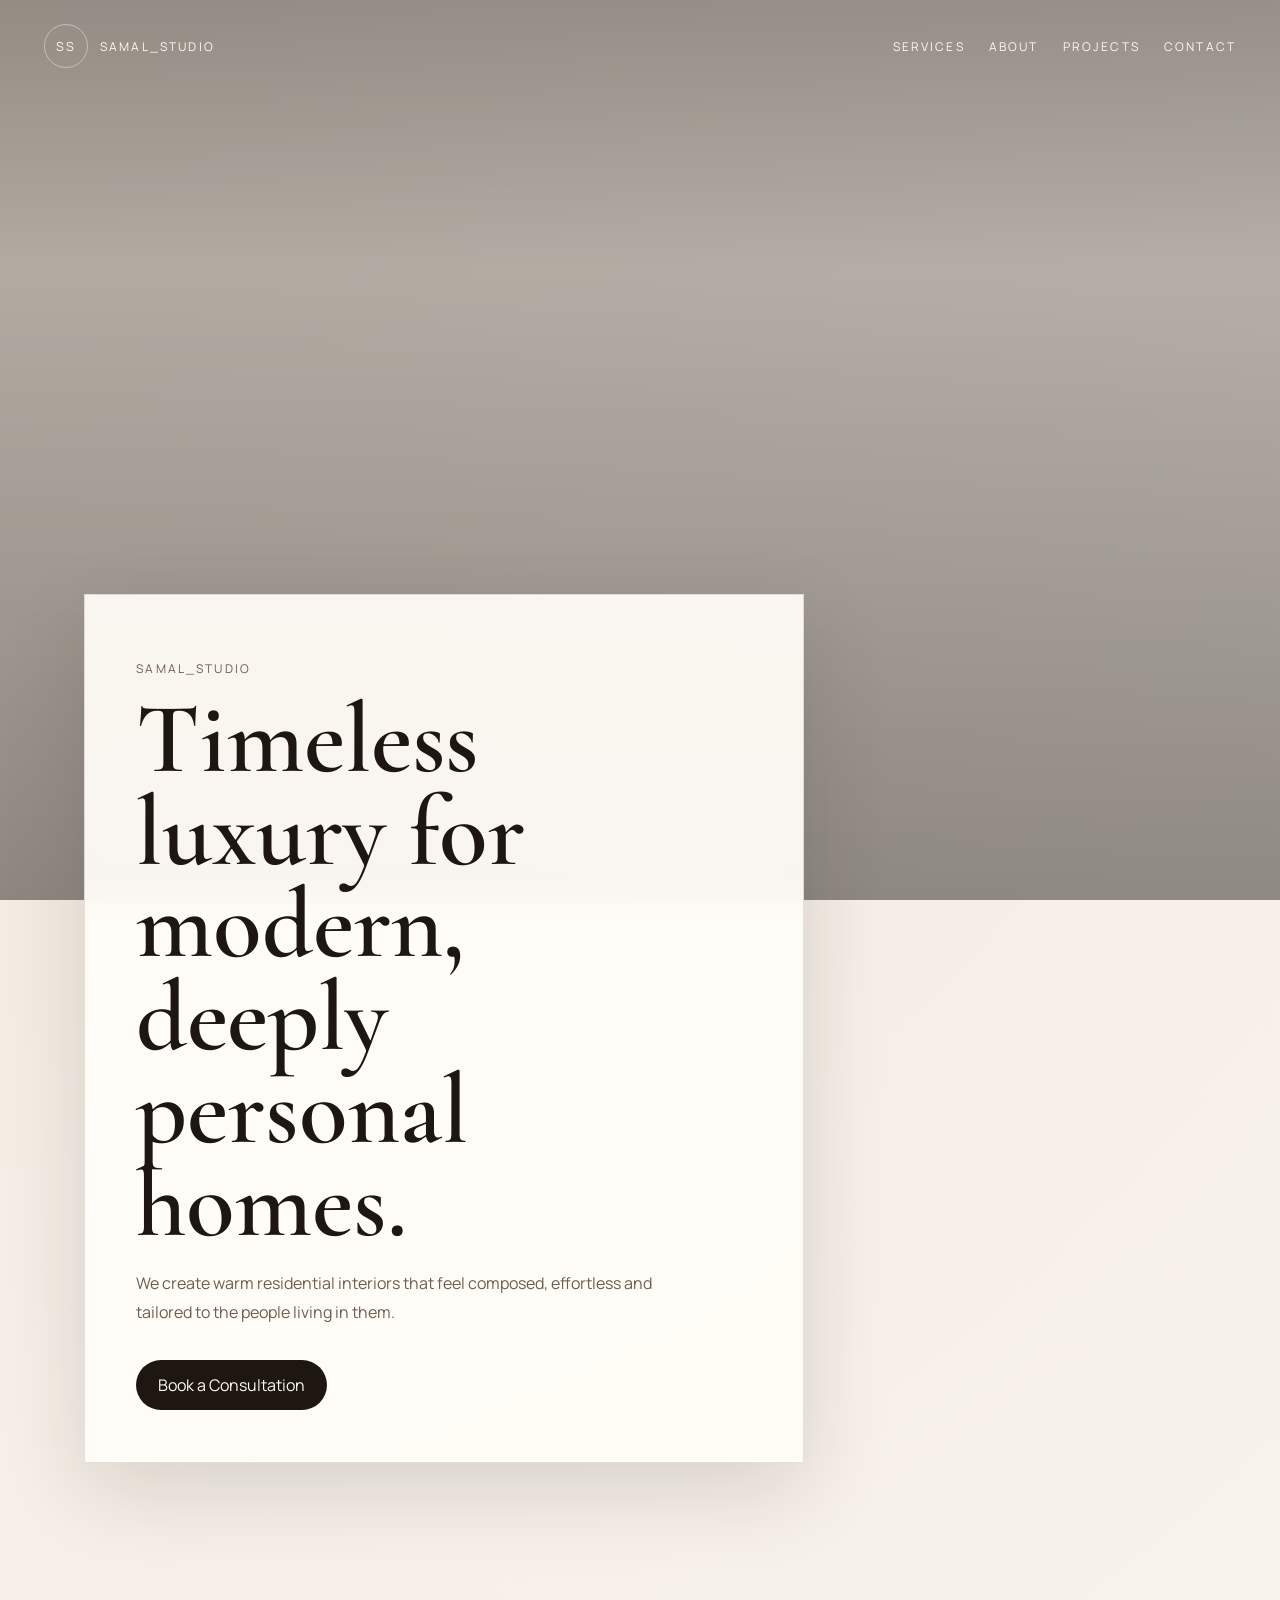
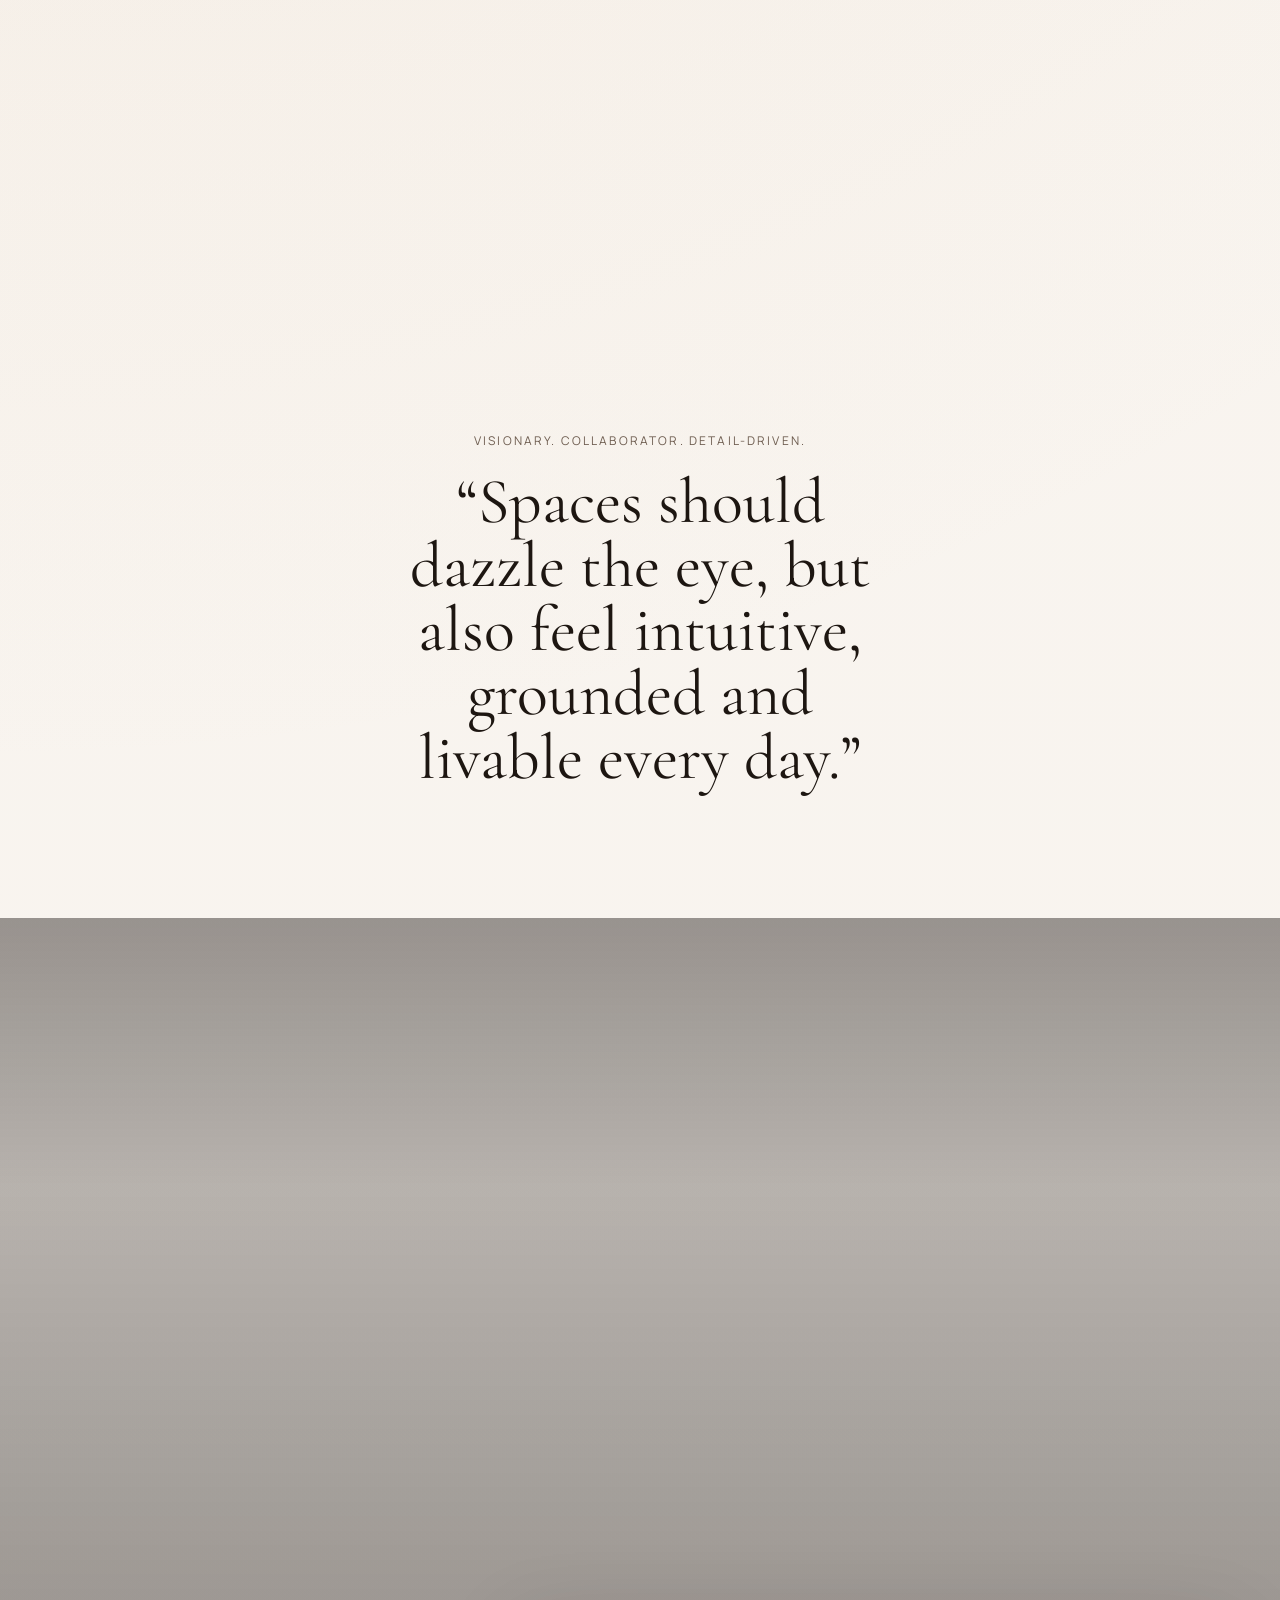
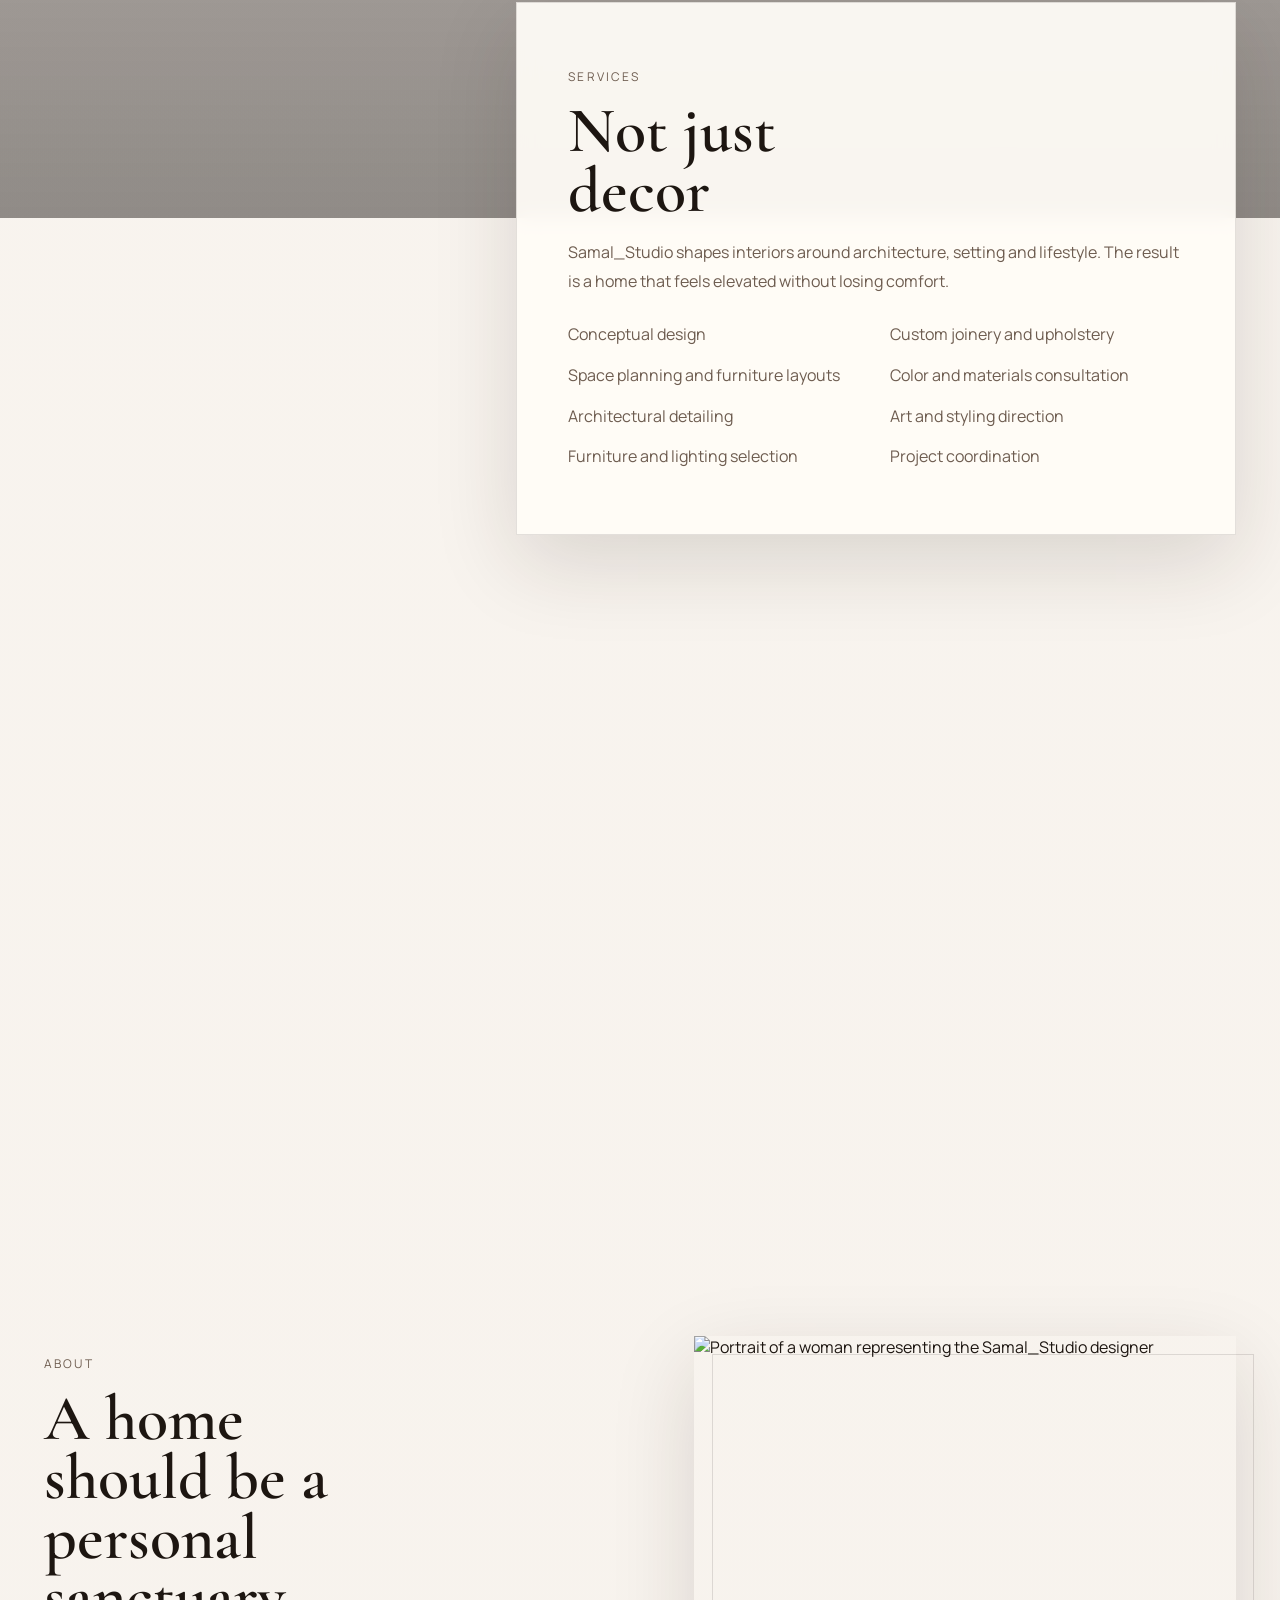
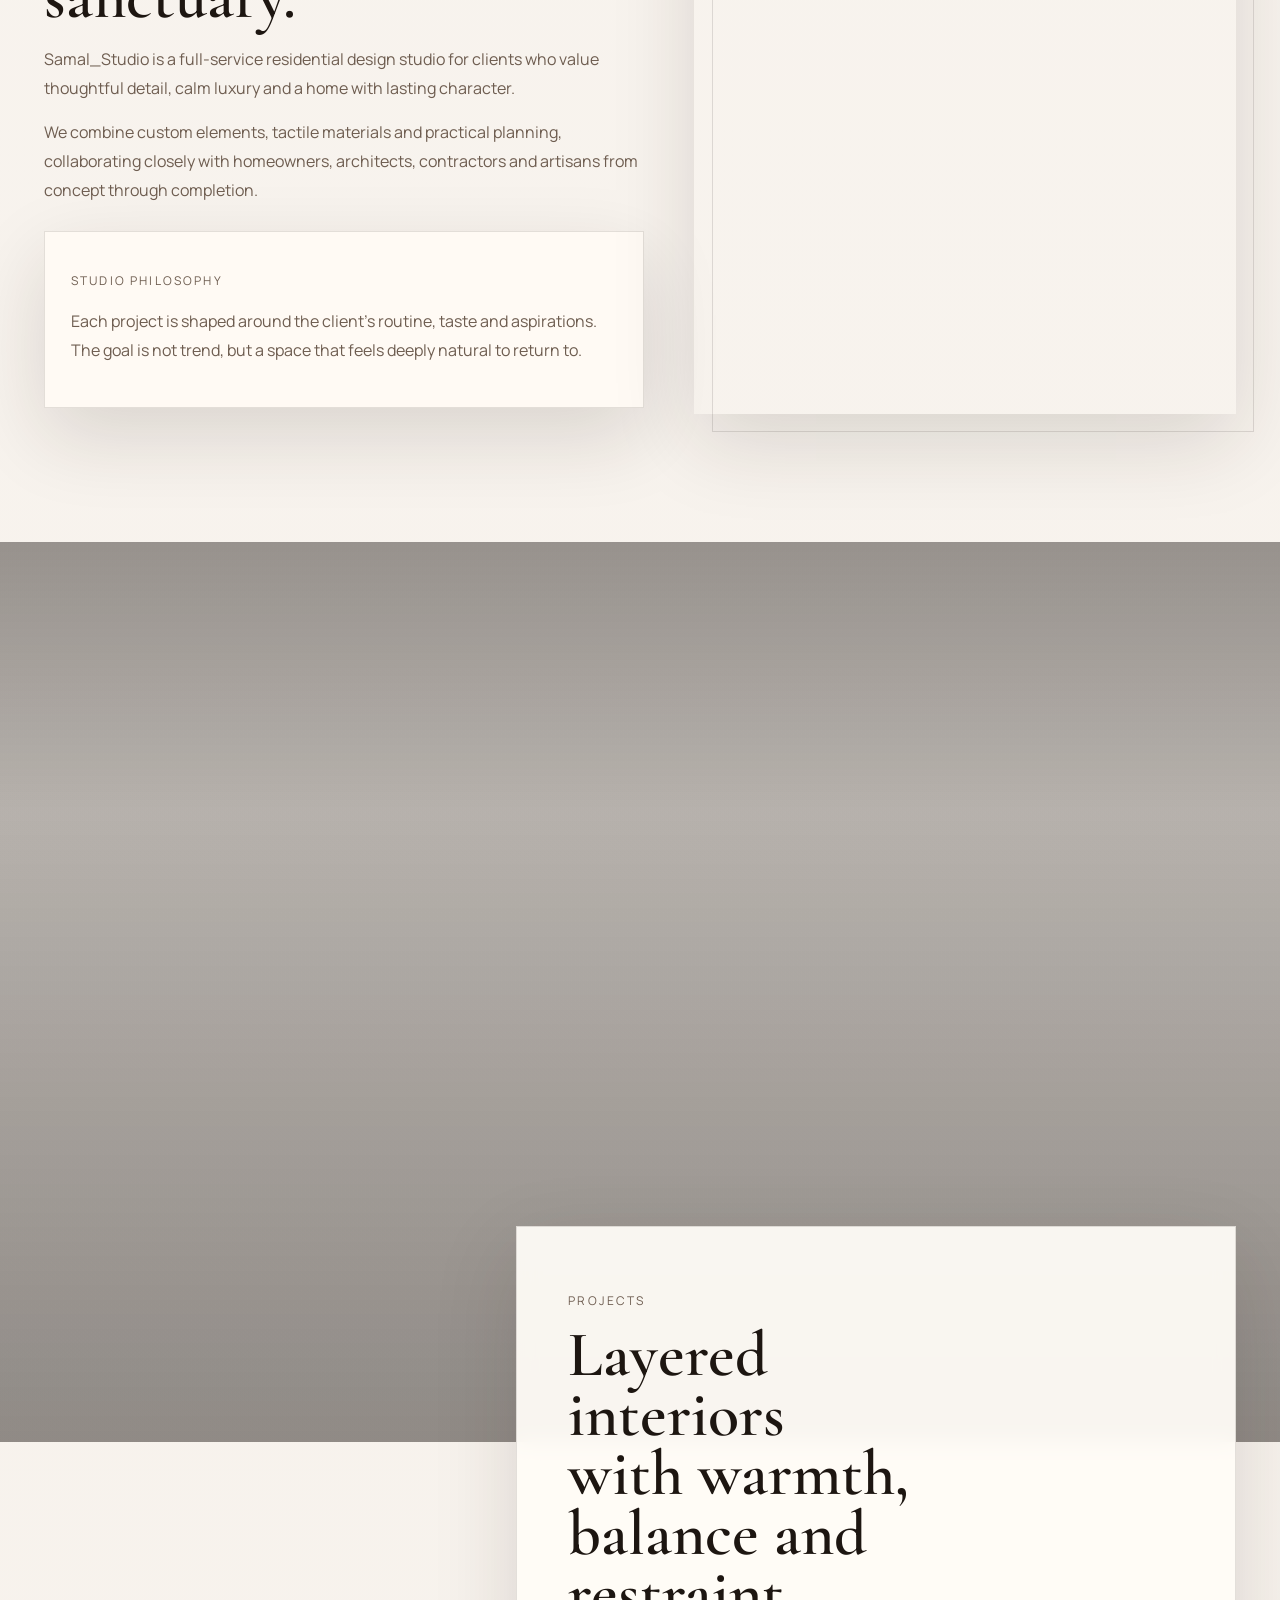
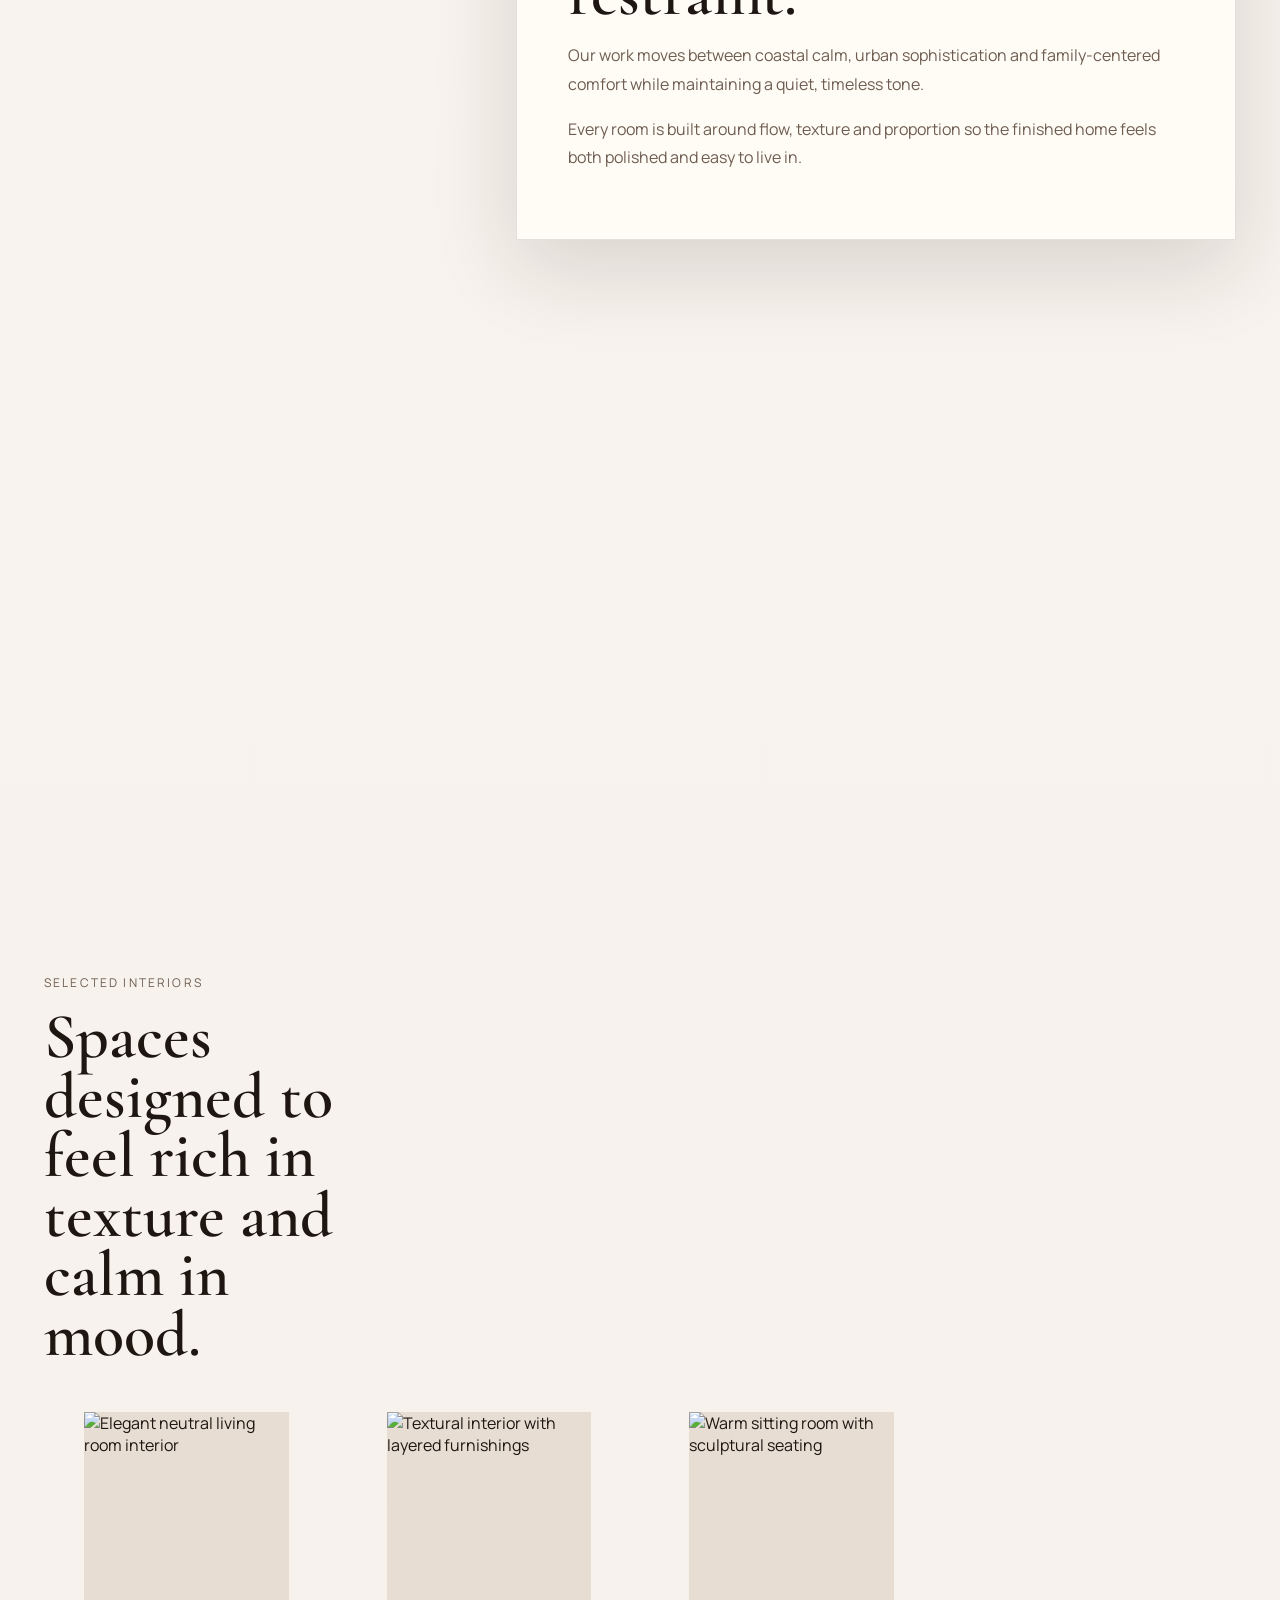
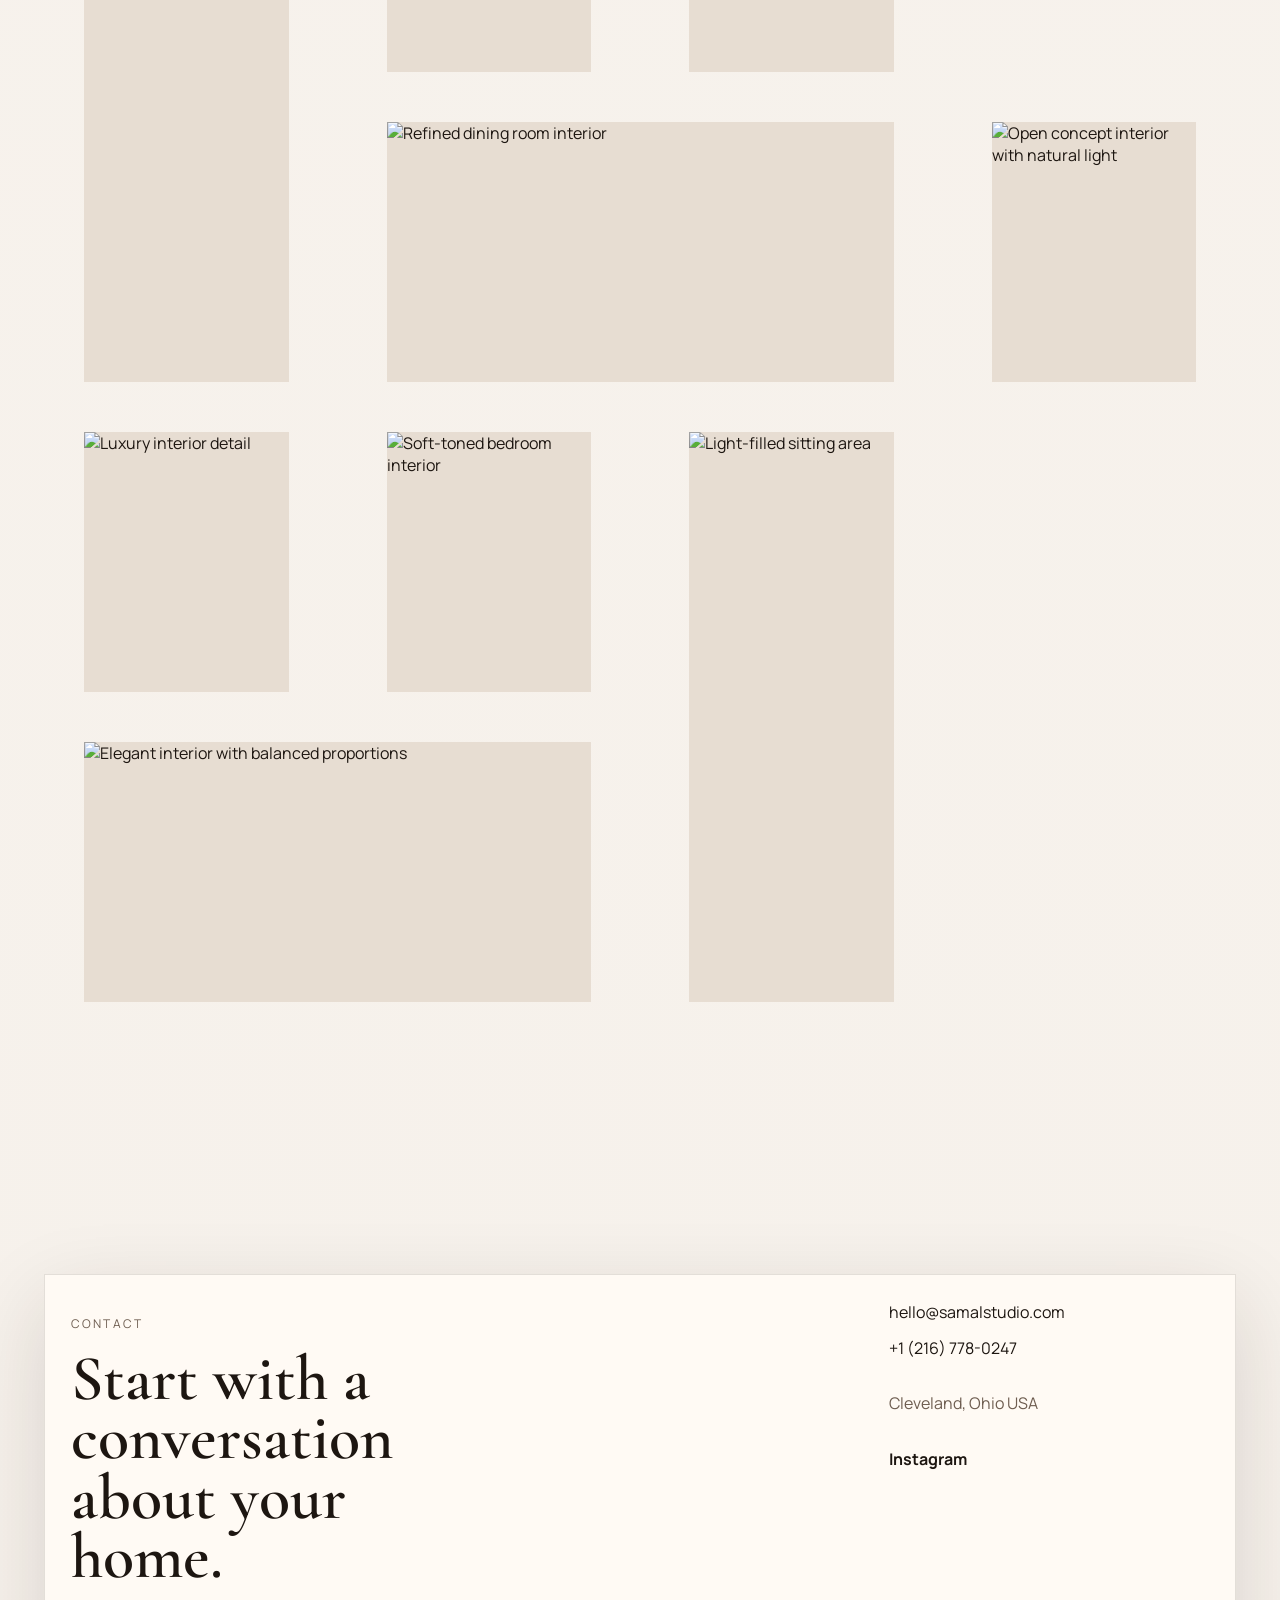
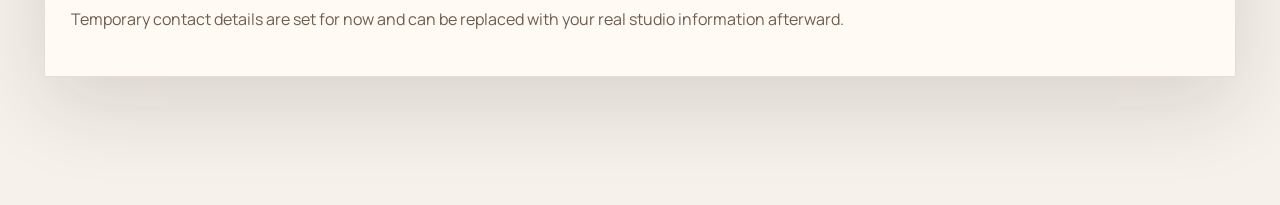
==== Samal/index.html @ 927ef9d4 "Rahims site" ====
<!DOCTYPE html>
<html lang="en">
  <head>
    <meta charset="UTF-8" />
    <meta name="viewport" content="width=device-width, initial-scale=1.0" />
    <title>Samal_Studio</title>
    <meta
      name="description"
      content="Samal_Studio is a boutique interior design studio focused on timeless, layered homes."
    />
    <link rel="preconnect" href="https://fonts.googleapis.com" />
    <link rel="preconnect" href="https://fonts.gstatic.com" crossorigin />
    <link
      href="https://fonts.googleapis.com/css2?family=Cormorant+Garamond:wght@400;500;600;700&family=Manrope:wght@400;500;600;700&display=swap"
      rel="stylesheet"
    />
    <link rel="stylesheet" href="styles.css" />
  </head>
  <body>
    <header class="site-header">
      <a class="brand" href="#top">
        <span class="brand-mark">SS</span>
        <span class="brand-text">Samal_Studio</span>
      </a>
      <nav class="site-nav">
        <a href="#services">Services</a>
        <a href="#about">About</a>
        <a href="#projects">Projects</a>
        <a href="#contact">Contact</a>
      </nav>
    </header>

    <main id="top">
      <section class="story-block hero-block">
        <div class="sticky-photo photo-hero" aria-hidden="true"></div>
        <div class="panel-shell hero-shell">
          <article class="info-panel hero-panel">
            <p class="eyebrow">Samal_Studio</p>
            <h1>Timeless luxury for modern, deeply personal homes.</h1>
            <p class="lead">
              We create warm residential interiors that feel composed,
              effortless and tailored to the people living in them.
            </p>
            <a class="button" href="#contact">Book a Consultation</a>
          </article>
        </div>
      </section>

      <section class="quote-band">
        <p class="eyebrow">Visionary. Collaborator. Detail-Driven.</p>
        <blockquote>
          “Spaces should dazzle the eye, but also feel intuitive, grounded and
          livable every day.”
        </blockquote>
      </section>

      <section class="story-block" id="services">
        <div class="sticky-photo photo-services" aria-hidden="true"></div>
        <div class="panel-shell">
          <article class="info-panel services-panel">
            <p class="eyebrow">Services</p>
            <h2>Not just decor</h2>
            <p>
              Samal_Studio shapes interiors around architecture, setting and
              lifestyle. The result is a home that feels elevated without
              losing comfort.
            </p>
            <ul class="service-list">
              <li>Conceptual design</li>
              <li>Space planning and furniture layouts</li>
              <li>Architectural detailing</li>
              <li>Furniture and lighting selection</li>
              <li>Custom joinery and upholstery</li>
              <li>Color and materials consultation</li>
              <li>Art and styling direction</li>
              <li>Project coordination</li>
            </ul>
          </article>
        </div>
      </section>

      <section class="designer-section" id="about">
        <div class="designer-copy">
          <p class="eyebrow">About</p>
          <h2>A home should be a personal sanctuary.</h2>
          <p>
            Samal_Studio is a full-service residential design studio for clients
            who value thoughtful detail, calm luxury and a home with lasting
            character.
          </p>
          <p>
            We combine custom elements, tactile materials and practical
            planning, collaborating closely with homeowners, architects,
            contractors and artisans from concept through completion.
          </p>
          <div class="philosophy-card">
            <p class="eyebrow">Studio Philosophy</p>
            <p>
              Each project is shaped around the client’s routine, taste and
              aspirations. The goal is not trend, but a space that feels deeply
              natural to return to.
            </p>
          </div>
        </div>
        <div class="designer-portrait-wrap">
          <img
            class="designer-portrait"
            src="images/Nurjamal.png"
            alt="Portrait of a woman representing the Samal_Studio designer"
          />
        </div>
      </section>

      <section class="story-block">
        <div class="sticky-photo photo-projects" aria-hidden="true"></div>
        <div class="panel-shell">
          <article class="info-panel project-panel">
            <p class="eyebrow">Projects</p>
            <h2>Layered interiors with warmth, balance and restraint.</h2>
            <p>
              Our work moves between coastal calm, urban sophistication and
              family-centered comfort while maintaining a quiet, timeless tone.
            </p>
            <p>
              Every room is built around flow, texture and proportion so the
              finished home feels both polished and easy to live in.
            </p>
          </article>
        </div>
      </section>

      <section class="gallery-section" id="projects">
        <div class="gallery-heading">
          <p class="eyebrow">Selected Interiors</p>
          <h2>Spaces designed to feel rich in texture and calm in mood.</h2>
        </div>
        <div class="gallery-grid">
          <figure class="gallery-card tall">
            <img
              src="./images/v1.png"
              alt="Elegant neutral living room interior"
            />
          </figure>
          <figure class="gallery-card">
            <img
              src="images/h1.png"
              alt="Textural interior with layered furnishings"
            />
          </figure>
          <figure class="gallery-card">
            <img
              src="images/h2.png"
              alt="Warm sitting room with sculptural seating"
            />
          </figure>
          <figure class="gallery-card wide">
            <img
              src="images/h5.png"
              alt="Refined dining room interior"
            />
          </figure>
          <figure class="gallery-card">
            <img
              src="images/v2.png"
              alt="Open concept interior with natural light"
            />
          </figure>
          <figure class="gallery-card">
            <img
              src="images/h5.png"
              alt="Luxury interior detail"
            />
          </figure>
          <figure class="gallery-card">
            <img
              src="images/h4.png"
              alt="Soft-toned bedroom interior"
            />
          </figure>
          <figure class="gallery-card tall">
            <img
              src="images/v5.png"
              alt="Light-filled sitting area"
            />
          </figure>
          <figure class="gallery-card wide">
            <img
              src="images/h1.png"
              alt="Elegant interior with balanced proportions"
            />
          </figure>
        </div>
      </section>

      <section class="contact-section" id="contact">
        <div class="contact-card">
          <div>
            <p class="eyebrow">Contact</p>
            <h2>Start with a conversation about your home.</h2>
            <p>
              Temporary contact details are set for now and can be replaced with
              your real studio information afterward.
            </p>
          </div>
          <div class="contact-details">
            <a href="mailto:hello@samalstudio.com">hello@samalstudio.com</a>
            <a href="tel:+12167780247">+1 (216) 778-0247</a>
            <p>Cleveland, Ohio USA</p>
            <a href="https://www.instagram.com/nika_cosmetologist_/" target="_blank" rel="noreferrer">
              <strong>
                Instagram
              </strong>
            </a>
          </div>
        </div>
      </section>
    </main>
  </body>
</html>
---- Samal/styles.css ----
:root {
  --bg: #f6f1eb;
  --paper: rgba(255, 252, 247, 0.94);
  --paper-solid: #fffaf4;
  --text: #1d1611;
  --muted: #6e5d50;
  --line: rgba(29, 22, 17, 0.12);
  --accent: #a46d43;
  --shadow: 0 28px 80px rgba(40, 28, 18, 0.14);
}

* {
  box-sizing: border-box;
}

html {
  scroll-behavior: smooth;
}

body {
  margin: 0;
  font-family: "Manrope", sans-serif;
  color: var(--text);
  background:
    radial-gradient(circle at top left, rgba(214, 183, 149, 0.22), transparent 24%),
    linear-gradient(180deg, #f9f5f0 0%, var(--bg) 100%);
}

img {
  display: block;
  width: 100%;
}

a {
  color: inherit;
  text-decoration: none;
}

.site-header {
  position: fixed;
  inset: 0 0 auto 0;
  z-index: 20;
  display: flex;
  justify-content: space-between;
  align-items: center;
  gap: 24px;
  padding: 24px clamp(18px, 4vw, 44px);
  color: #fff9f2;
  pointer-events: none;
}

.site-header a {
  pointer-events: auto;
}

.brand {
  display: inline-flex;
  align-items: center;
  gap: 12px;
}

.brand-mark {
  width: 44px;
  height: 44px;
  border: 1px solid rgba(255, 249, 242, 0.44);
  border-radius: 50%;
  display: grid;
  place-items: center;
  font-size: 0.78rem;
  letter-spacing: 0.18em;
}

.brand-text,
.site-nav a,
.eyebrow {
  text-transform: uppercase;
  letter-spacing: 0.18em;
  font-size: 0.75rem;
}

.site-nav {
  display: flex;
  gap: 24px;
}

.story-block {
  position: relative;
  min-height: 210vh;
}

.sticky-photo {
  position: sticky;
  top: 0;
  height: 100vh;
  background-position: center;
  background-size: cover;
}

.sticky-photo::after {
  content: "";
  position: absolute;
  inset: 0;
  background: linear-gradient(180deg, rgba(19, 13, 10, 0.32), rgba(19, 13, 10, 0.16) 30%, rgba(19, 13, 10, 0.36));
}

.panel-shell {
  position: relative;
  z-index: 2;
  margin-top: -24vh;
  padding: 0 clamp(18px, 4vw, 44px) 20vh;
}

.hero-shell {
  margin-top: -34vh;
}

.info-panel {
  width: min(720px, calc(100vw - 36px));
  background: var(--paper);
  border: 1px solid var(--line);
  box-shadow: var(--shadow);
  padding: clamp(28px, 4vw, 52px);
  backdrop-filter: blur(10px);
}

.hero-panel {
  margin-left: clamp(0px, 4vw, 40px);
}

.services-panel,
.project-panel {
  margin-left: auto;
}

h1,
h2 {
  margin: 14px 0 18px;
  font-family: "Cormorant Garamond", serif;
  font-weight: 600;
  line-height: 0.93;
}

h1 {
  font-size: clamp(3.4rem, 7.8vw, 6.9rem);
  max-width: 10ch;
}

h2 {
  font-size: clamp(2.6rem, 5vw, 4.8rem);
  max-width: 11ch;
}

p,
li {
  font-size: 1rem;
  line-height: 1.8;
  color: var(--muted);
}

.lead {
  max-width: 34rem;
}

.button {
  display: inline-flex;
  margin-top: 18px;
  padding: 14px 22px;
  border-radius: 999px;
  background: var(--text);
  color: #fffaf4;
}

.quote-band,
.designer-section,
.gallery-section,
.contact-section {
  position: relative;
  z-index: 3;
  padding: clamp(76px, 10vw, 130px) clamp(18px, 4vw, 44px);
}

.quote-band {
  text-align: center;
}

.quote-band blockquote {
  max-width: 16ch;
  margin: 18px auto 0;
  font-family: "Cormorant Garamond", serif;
  font-size: clamp(2.2rem, 5vw, 4.3rem);
  line-height: 1;
  color: var(--text);
}

.service-list {
  list-style: none;
  margin: 24px 0 0;
  padding: 0;
  columns: 2;
  column-gap: 28px;
}

.service-list li {
  margin-bottom: 12px;
  break-inside: avoid;
}

.designer-section {
  display: grid;
  grid-template-columns: minmax(0, 1.05fr) minmax(340px, 0.95fr);
  gap: clamp(28px, 4vw, 50px);
  align-items: center;
}

.designer-copy {
  max-width: 680px;
}

.designer-portrait-wrap {
  position: relative;
}

.designer-portrait-wrap::before {
  content: "";
  position: absolute;
  inset: 18px -18px -18px 18px;
  border: 1px solid var(--line);
}

.designer-portrait {
  aspect-ratio: 4 / 5;
  object-fit: cover;
  box-shadow: var(--shadow);
  position: relative;
  z-index: 1;
}

.philosophy-card,
.contact-card {
  margin-top: 26px;
  padding: 26px;
  border: 1px solid var(--line);
  background: var(--paper-solid);
  box-shadow: var(--shadow);
}

.photo-hero {
  background-image:
    linear-gradient(rgba(24, 17, 12, 0.15), rgba(24, 17, 12, 0.15)),
    url("images/h1.png");
}

.photo-services {
  background-image:
    linear-gradient(rgba(24, 17, 12, 0.15), rgba(24, 17, 12, 0.15)),
    url("images/h2.png");
}

.photo-projects {
  background-image:
    linear-gradient(rgba(24, 17, 12, 0.15), rgba(24, 17, 12, 0.15)),
    url("images/h3.png");
}

.gallery-heading {
  margin-bottom: 32px;
}

.gallery-grid {
  display: grid;
  grid-template-columns: repeat(4, minmax(0, 1fr));
  gap: 18px;
}

.gallery-card {
  min-height: 260px;
  overflow: hidden;
  background: #e7ddd2;
}

.gallery-card.tall {
  grid-row: span 2;
}

.gallery-card.wide {
  grid-column: span 2;
}

.gallery-card img {
  height: 100%;
  object-fit: cover;
  transition: transform 260ms ease;
}

.gallery-card:hover img {
  transform: scale(1.03);
}

.contact-card {
  margin-top: 0;
  display: grid;
  grid-template-columns: minmax(0, 1fr) minmax(260px, 320px);
  gap: 30px;
}

.contact-details {
  display: grid;
  align-content: start;
  gap: 14px;
}

.contact-details a:hover {
  color: var(--accent);
}

@media (max-width: 980px) {
  .designer-section,
  .contact-card,
  .gallery-grid {
    grid-template-columns: 1fr 1fr;
  }

  .gallery-card.wide,
  .gallery-card.tall {
    grid-column: auto;
    grid-row: auto;
  }

  .service-list {
    columns: 1;
  }
}

@media (max-width: 720px) {
  .site-header,
  .site-nav {
    flex-direction: column;
    align-items: flex-start;
  }

  .story-block {
    min-height: 185vh;
  }

  .panel-shell,
  .hero-shell {
    margin-top: -18vh;
  }

  .info-panel {
    width: 100%;
  }

  .designer-section,
  .contact-card,
  .gallery-grid {
    grid-template-columns: 1fr;
  }

  h1,
  h2 {
    max-width: none;
  }
}
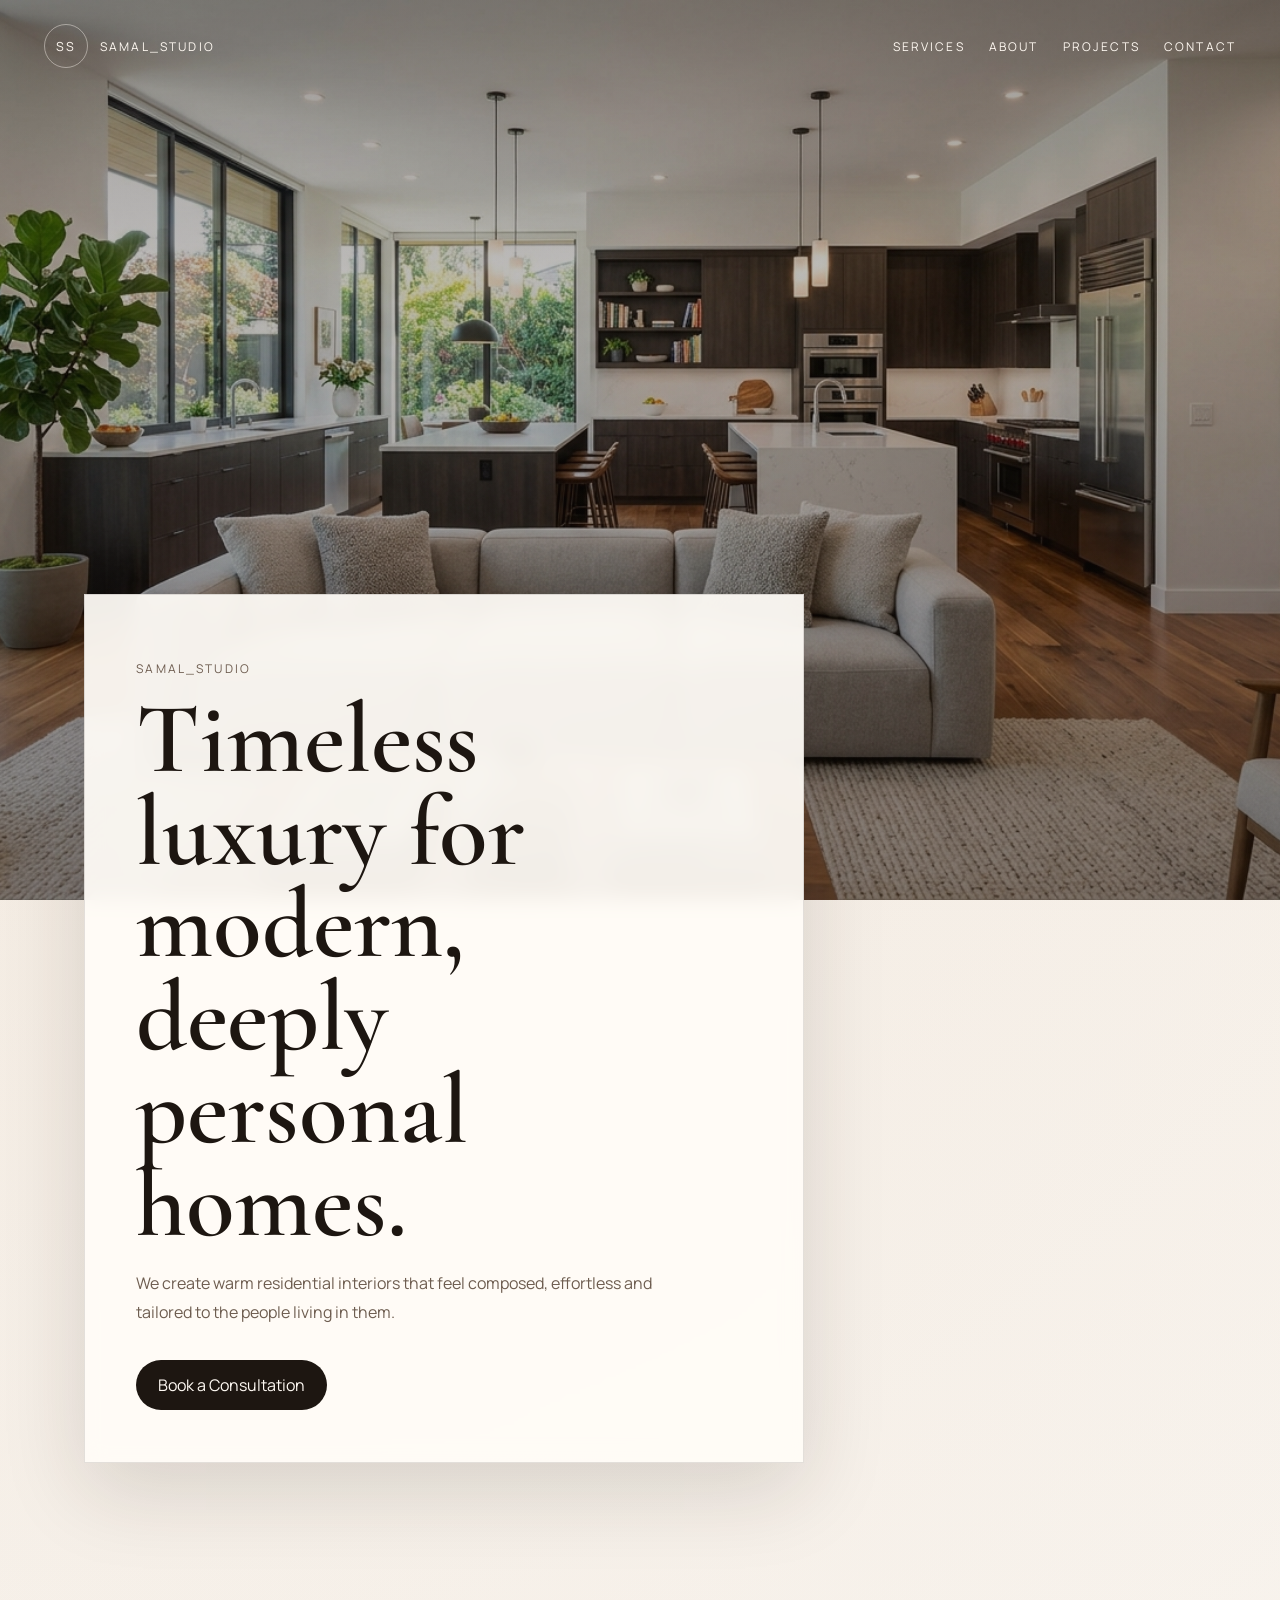
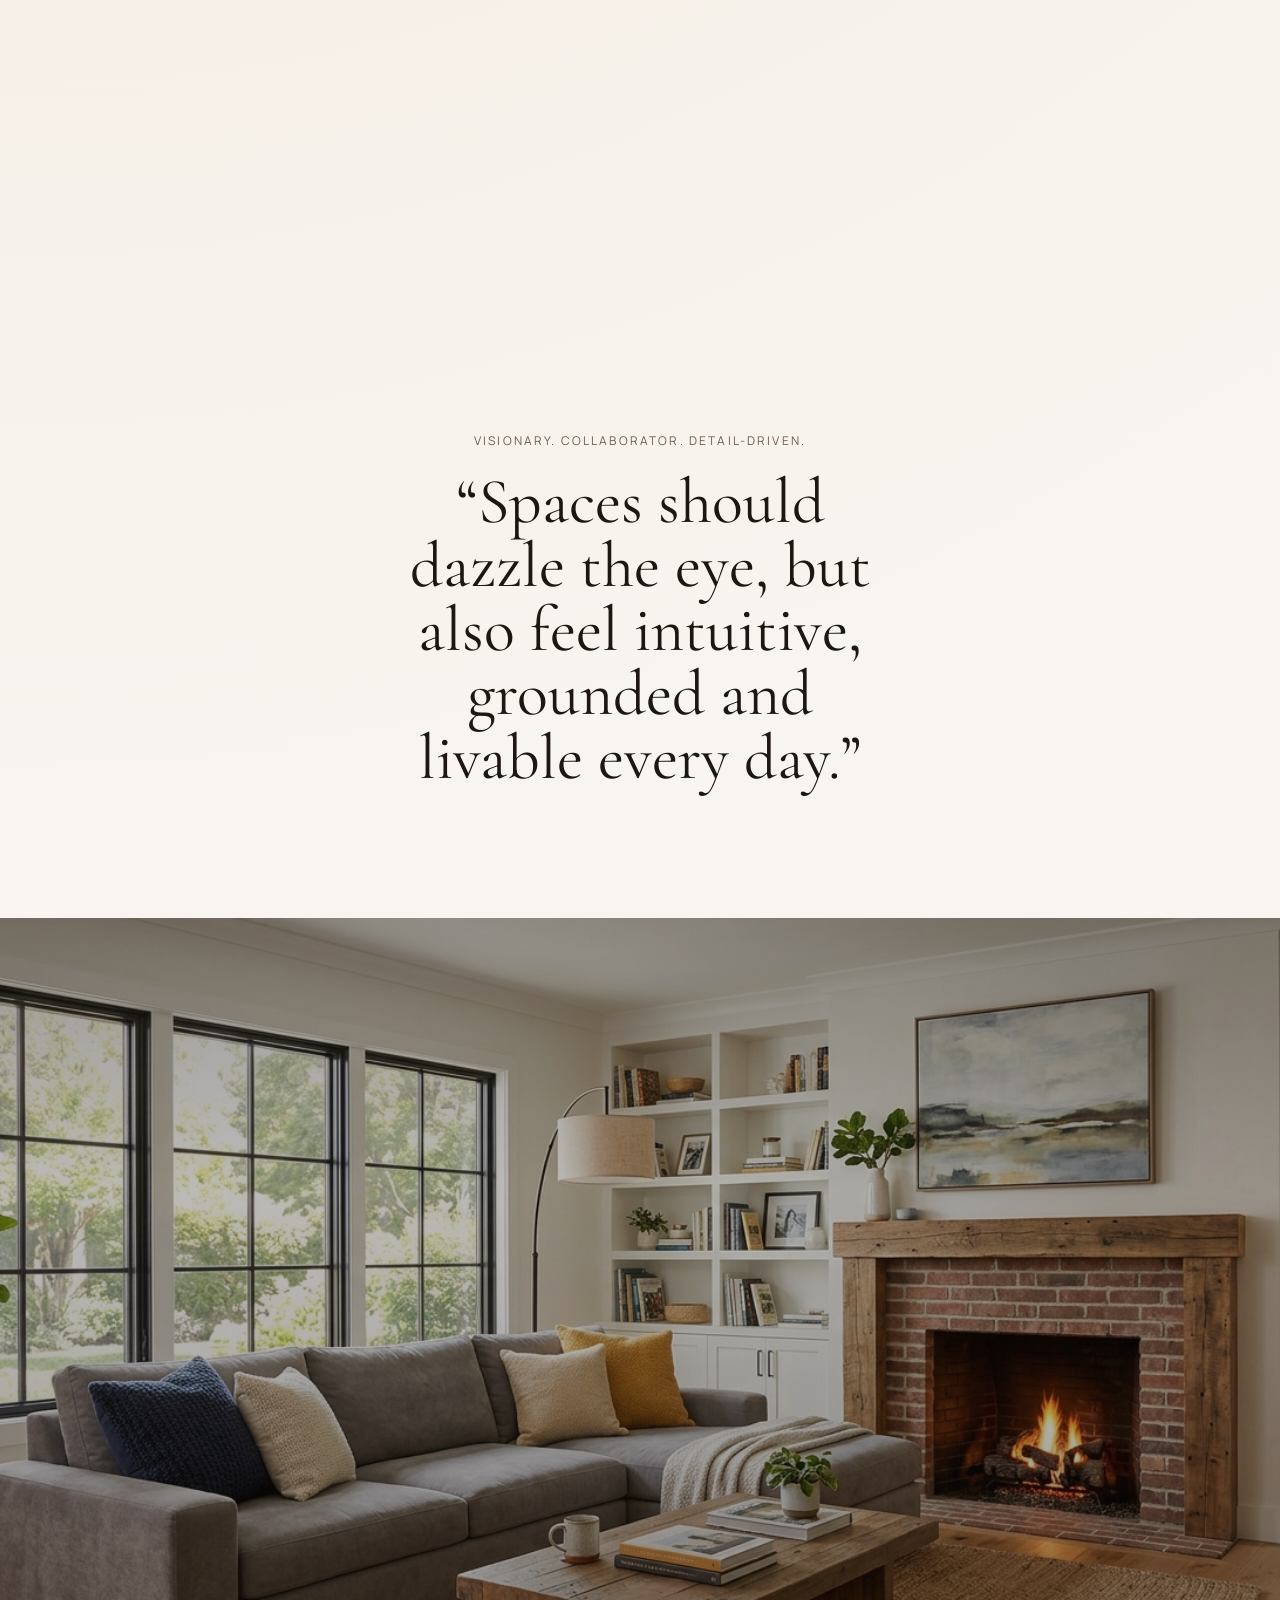
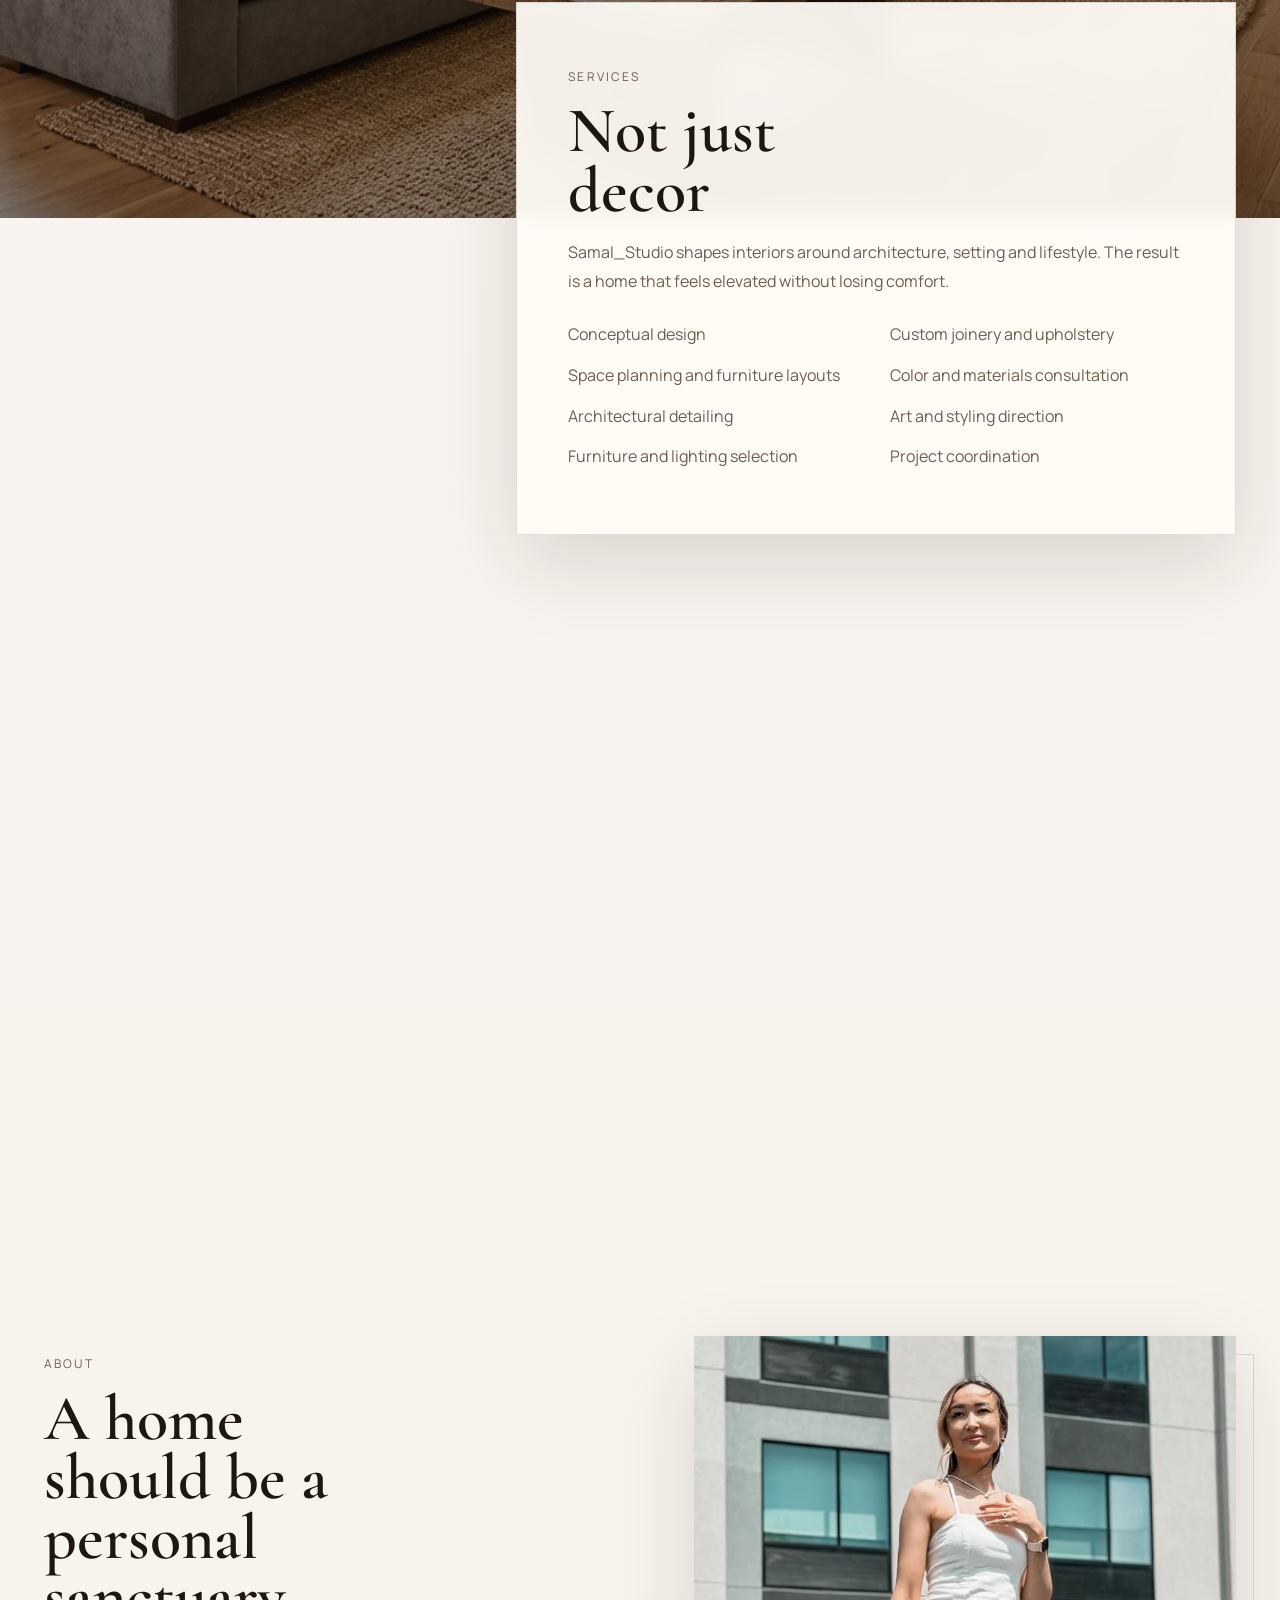
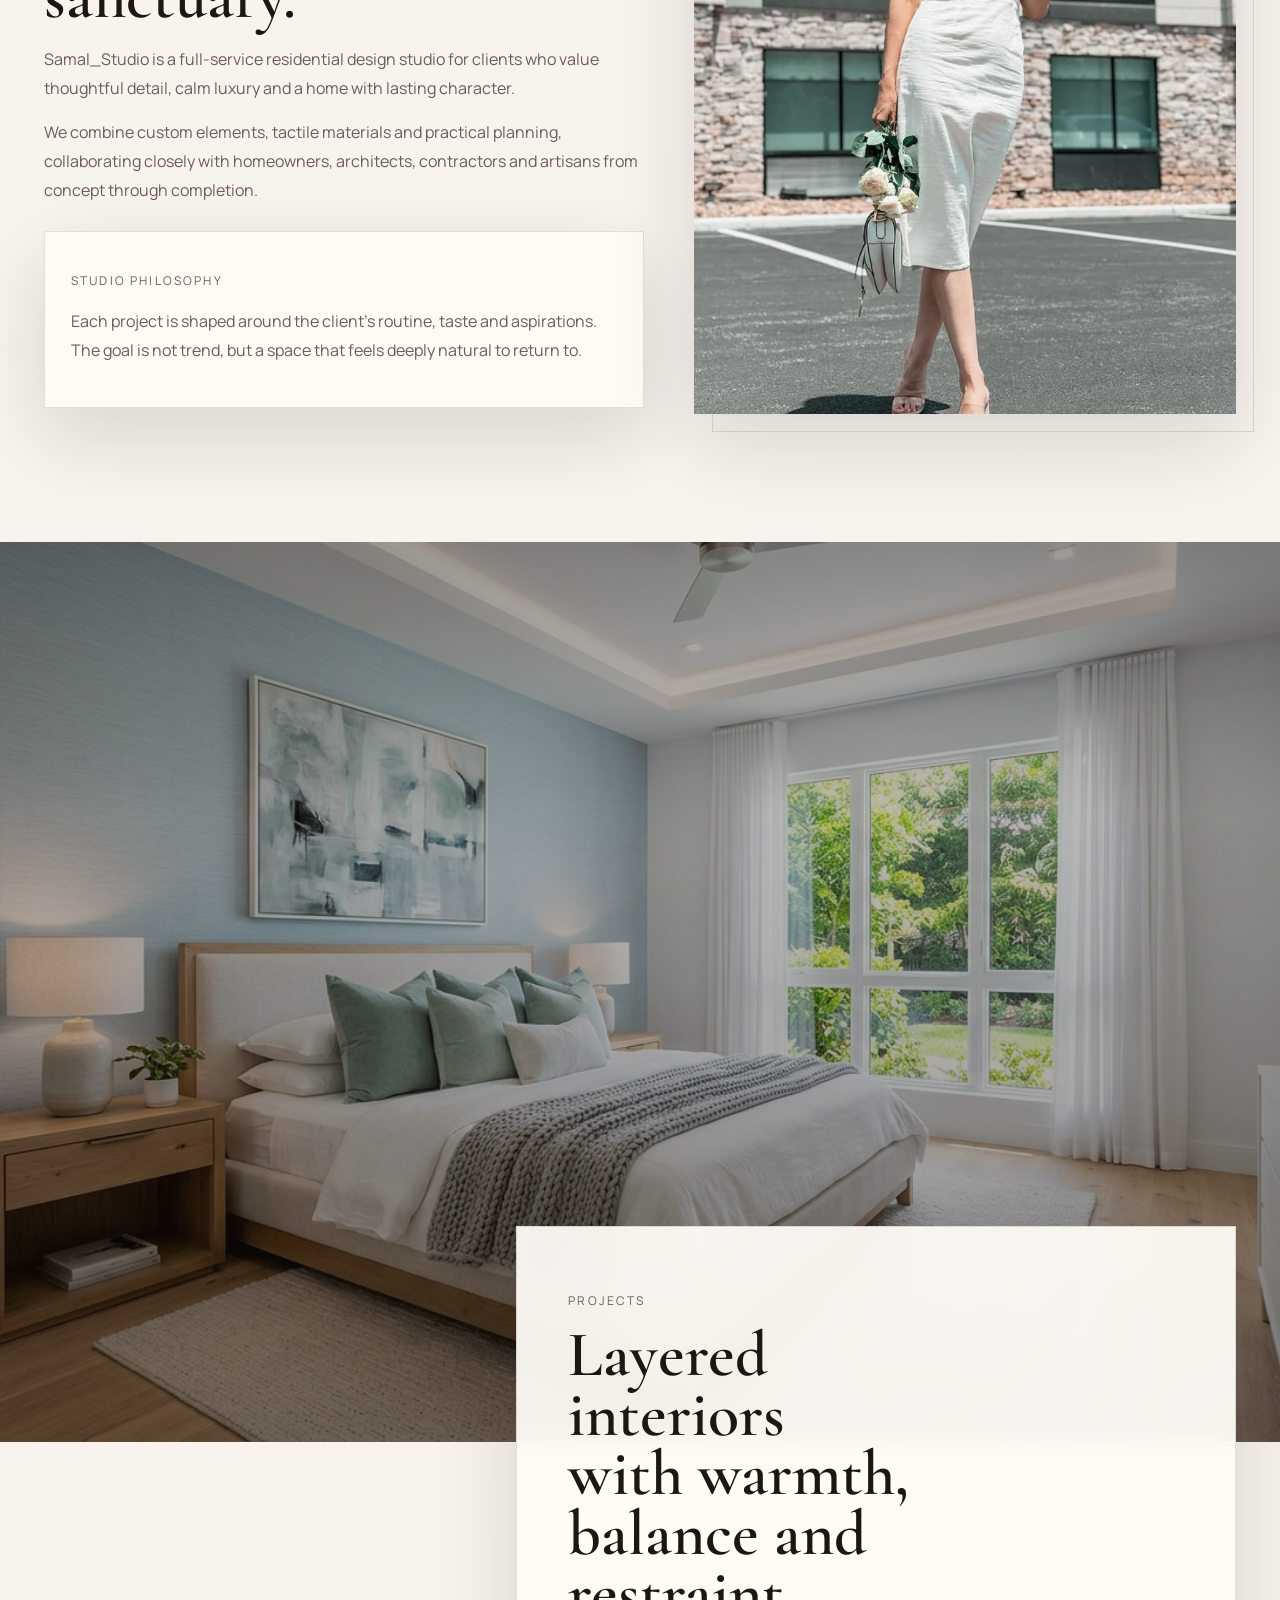
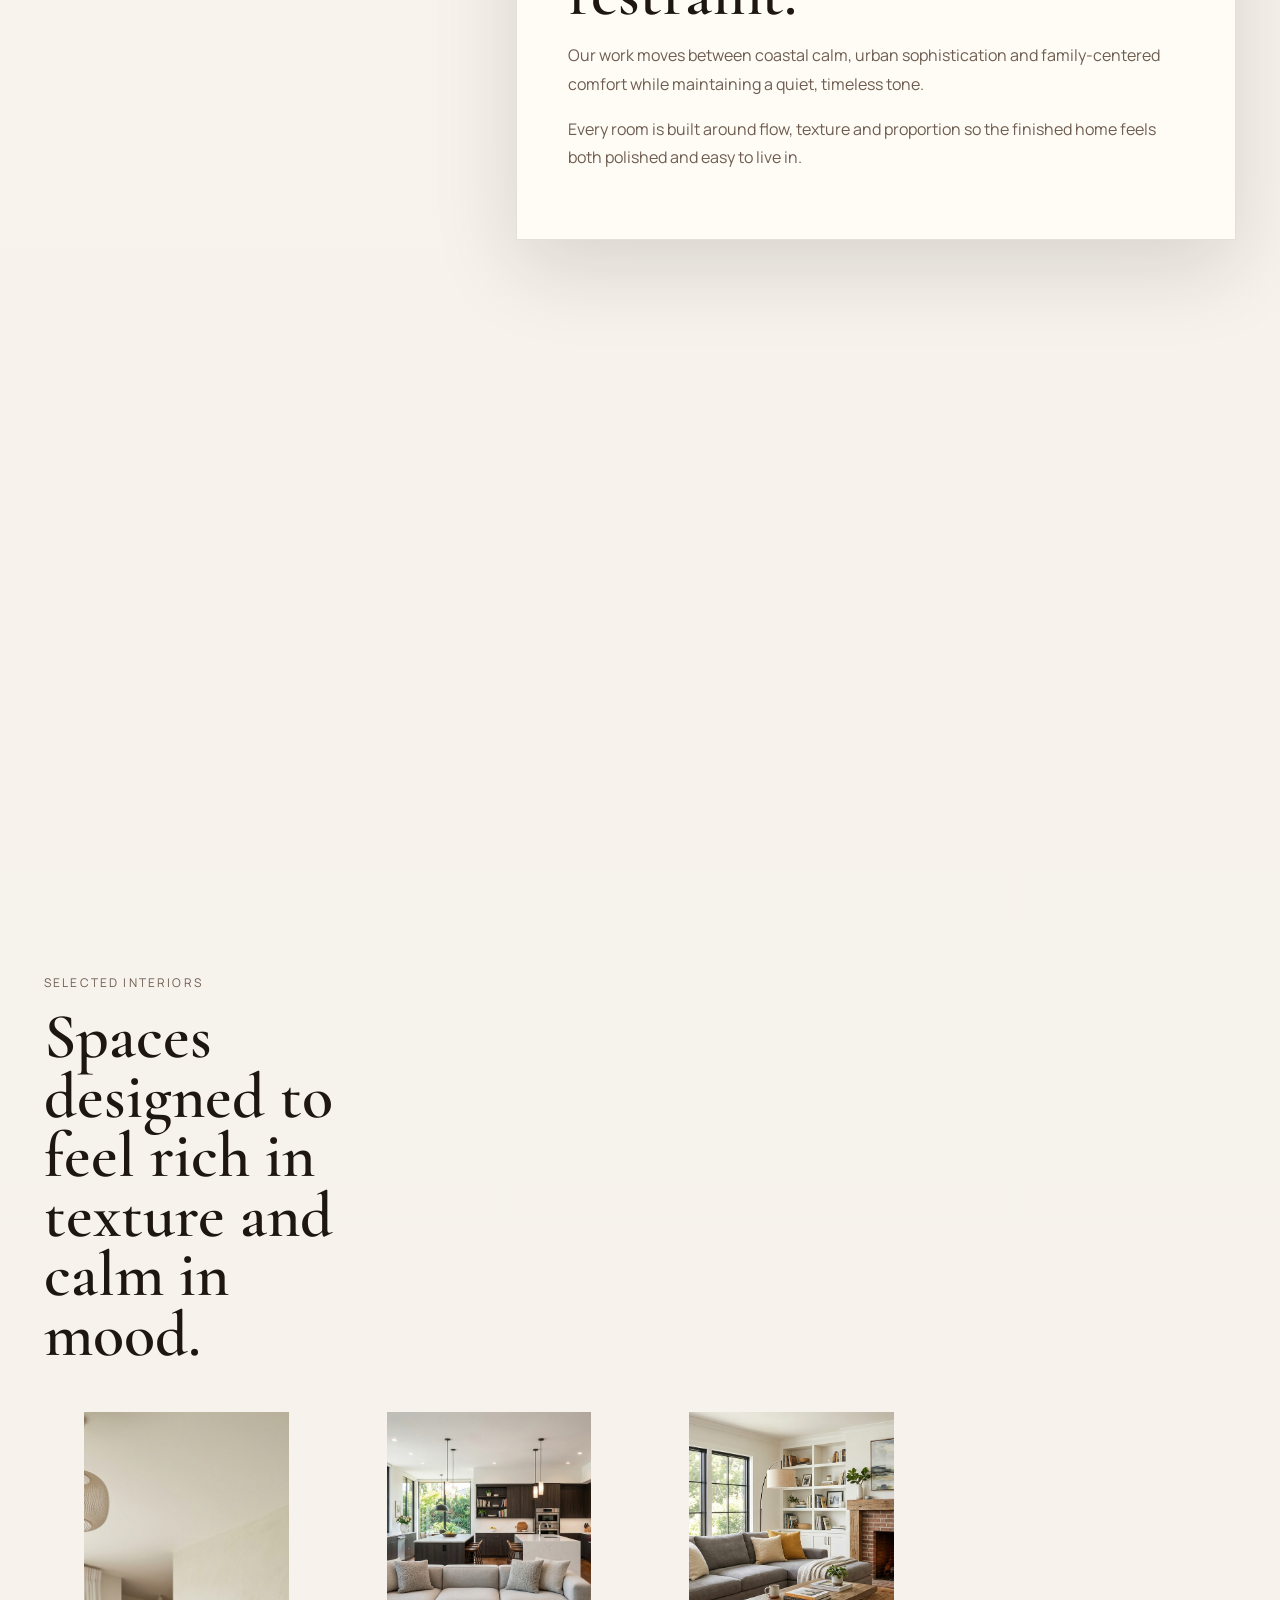
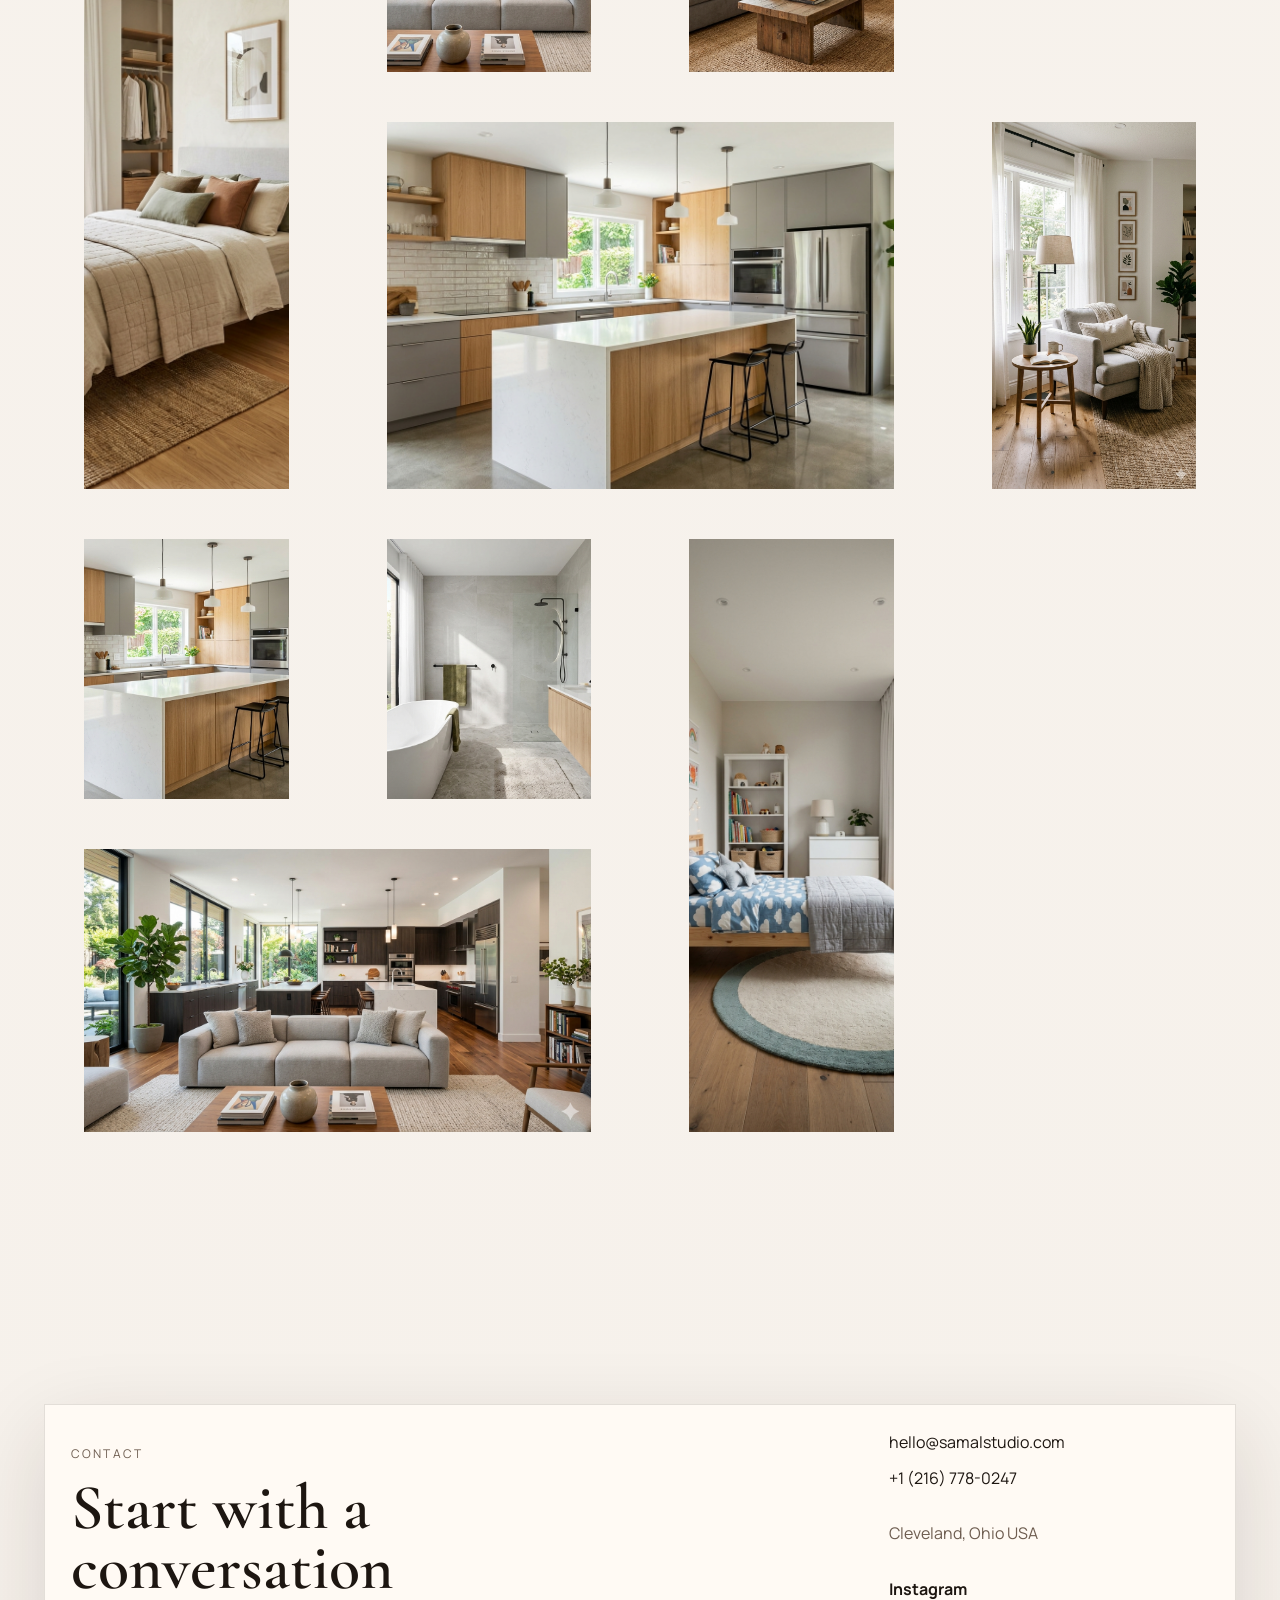
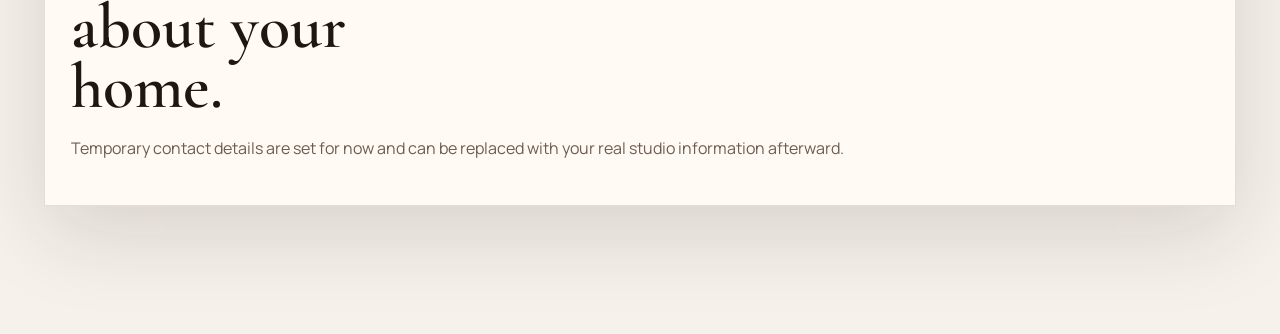
==== commit e646dadb: "04/23/26" ====
--- a/Samal/index.html
+++ b/Samal/index.html
@@ -105,7 +105,7 @@
         <div class="designer-portrait-wrap">
           <img
             class="designer-portrait"
-            src="images/Nurjamal.png"
+            src="../images/Nurjamal.png"
             alt="Portrait of a woman representing the Samal_Studio designer"
           />
         </div>
@@ -137,55 +137,55 @@
         <div class="gallery-grid">
           <figure class="gallery-card tall">
             <img
-              src="./images/v1.png"
+              src="../images/v1.png"
               alt="Elegant neutral living room interior"
             />
           </figure>
           <figure class="gallery-card">
             <img
-              src="images/h1.png"
+              src="../images/h1.png"
               alt="Textural interior with layered furnishings"
             />
           </figure>
           <figure class="gallery-card">
             <img
-              src="images/h2.png"
+              src="../images/h2.png"
               alt="Warm sitting room with sculptural seating"
             />
           </figure>
           <figure class="gallery-card wide">
             <img
-              src="images/h5.png"
+              src="../images/h5.png"
               alt="Refined dining room interior"
             />
           </figure>
           <figure class="gallery-card">
             <img
-              src="images/v2.png"
+              src="../images/v2.png"
               alt="Open concept interior with natural light"
             />
           </figure>
           <figure class="gallery-card">
             <img
-              src="images/h5.png"
+              src="../images/h5.png"
               alt="Luxury interior detail"
             />
           </figure>
           <figure class="gallery-card">
             <img
-              src="images/h4.png"
+              src="../images/h4.png"
               alt="Soft-toned bedroom interior"
             />
           </figure>
           <figure class="gallery-card tall">
             <img
-              src="images/v5.png"
+              src="../images/v5.png"
               alt="Light-filled sitting area"
             />
           </figure>
           <figure class="gallery-card wide">
             <img
-              src="images/h1.png"
+              src="../images/h1.png"
               alt="Elegant interior with balanced proportions"
             />
           </figure>
--- a/Samal/styles.css
+++ b/Samal/styles.css
@@ -247,19 +247,19 @@
 .photo-hero {
   background-image:
     linear-gradient(rgba(24, 17, 12, 0.15), rgba(24, 17, 12, 0.15)),
-    url("images/h1.png");
+    url("../images/h1.png");
 }
 
 .photo-services {
   background-image:
     linear-gradient(rgba(24, 17, 12, 0.15), rgba(24, 17, 12, 0.15)),
-    url("images/h2.png");
+    url("../images/h2.png");
 }
 
 .photo-projects {
   background-image:
     linear-gradient(rgba(24, 17, 12, 0.15), rgba(24, 17, 12, 0.15)),
-    url("images/h3.png");
+    url("../images/h3.png");
 }
 
 .gallery-heading {
